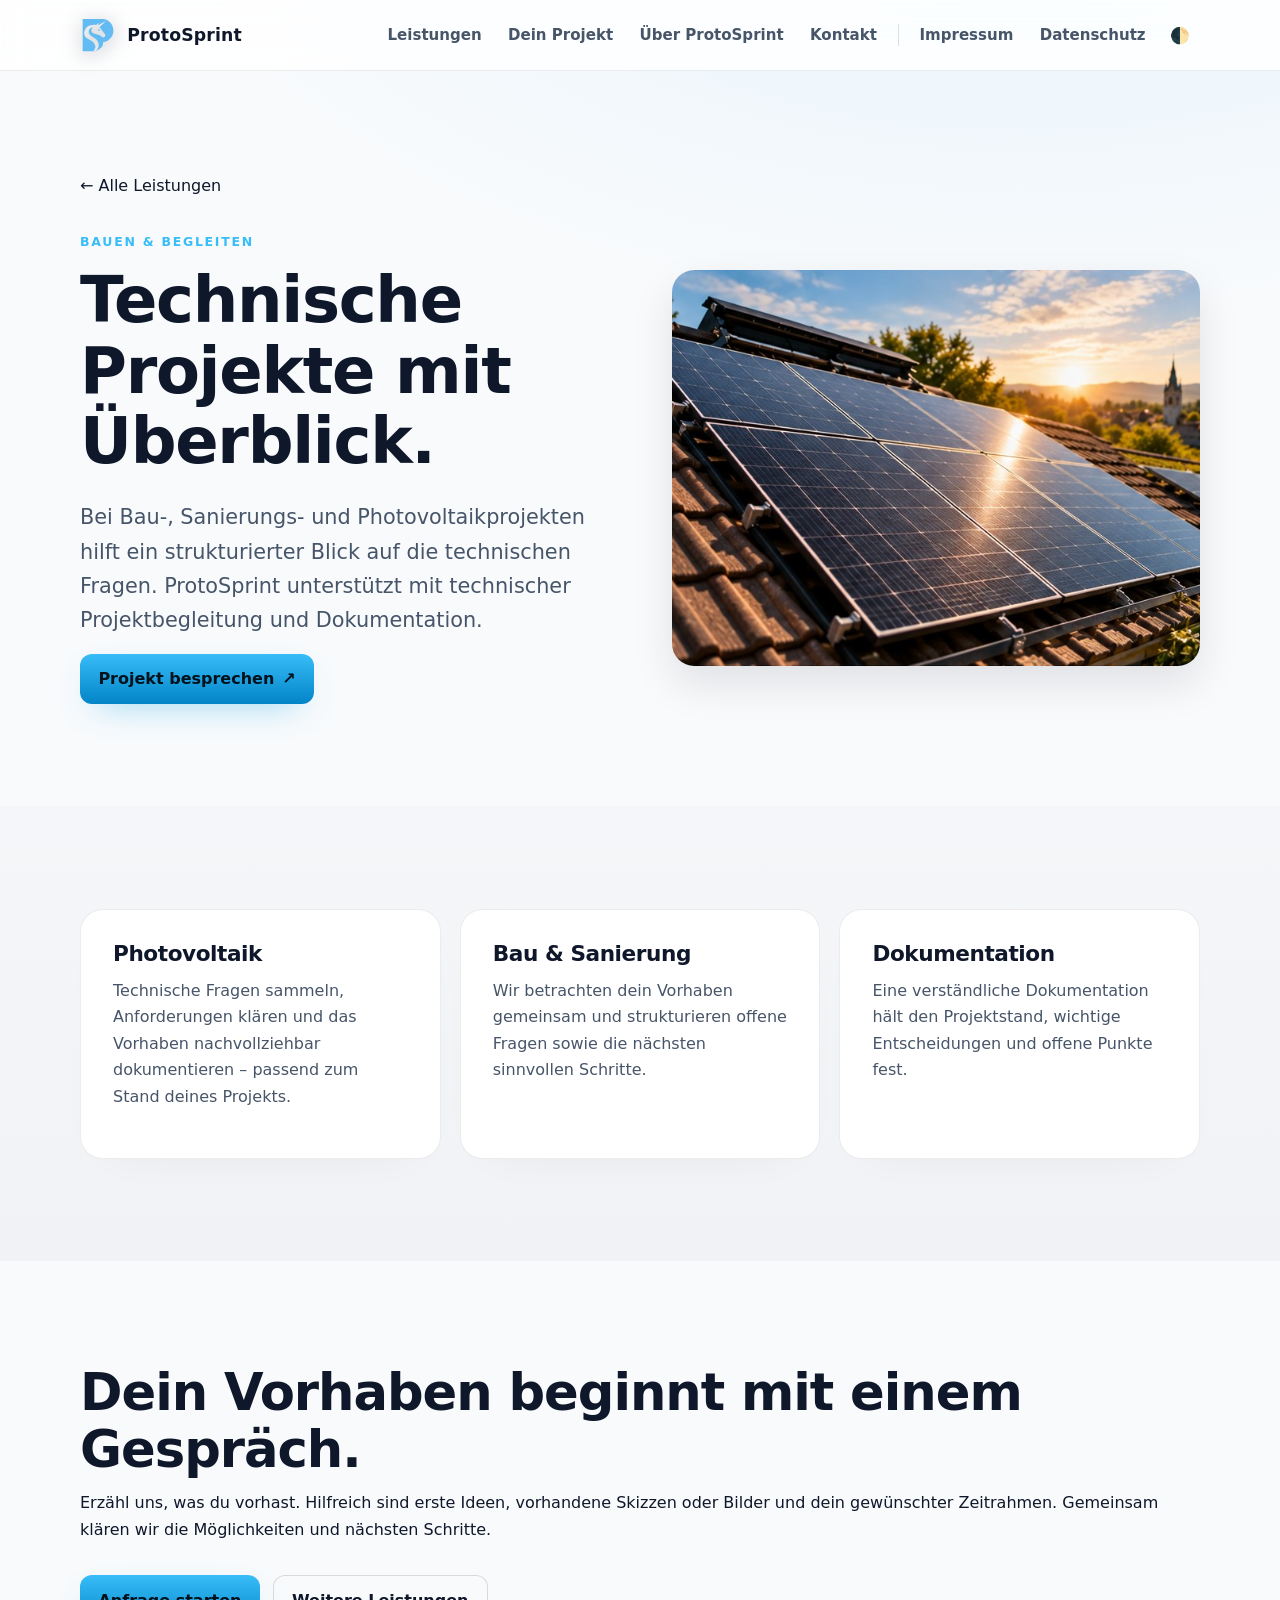
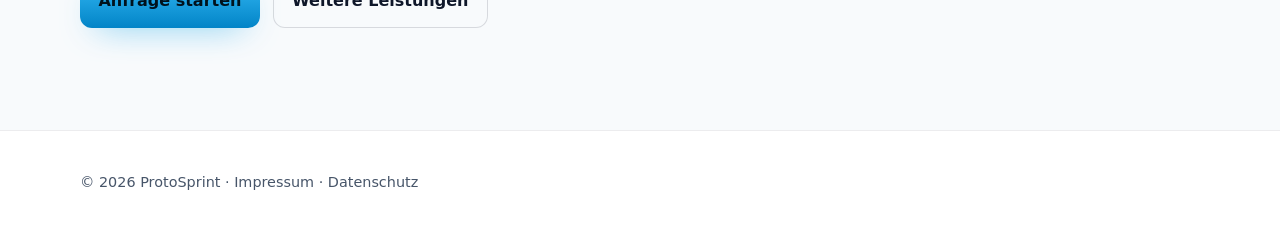
==== bauen-begleiten.html @ 9689c690 "Make service cards clickable and add detail pages" ====
<!doctype html>
<html lang="de">
<head>
  <meta charset="utf-8">
  <meta name="viewport" content="width=device-width, initial-scale=1">
  <title>Bauen &amp; Begleiten – ProtoSprint</title>
  <meta name="description" content="Bei Bau-, Sanierungs- und Photovoltaikprojekten hilft ein strukturierter Blick auf die technischen Fragen. ProtoSprint unterstützt mit technischer Projektbegleitung und Dokumentation.">
  <link rel="icon" href="assets/logo.svg" type="image/svg+xml">
  <link rel="stylesheet" href="assets/styles.css">
</head>
<body>
  <a class="skip-link" href="#main">Zum Inhalt springen</a>
  <!-- HEADER -->
  <header class="site-header" data-elevated="false">
    <div class="container header-inner">

      <a class="brand" href="index.html" aria-label="ProtoSprint Startseite">
        <img
          src="assets/logo.svg"
          alt="ProtoSprint Logo"
          width="36"
          height="36"
          decoding="async"
        >
        <span>ProtoSprint</span>
      </a>

      <button
        class="nav-toggle"
        aria-expanded="false"
        aria-controls="nav"
        aria-label="Menü umschalten"
      >
        <span class="bars" aria-hidden="true"></span>
      </button>

      <nav id="nav" class="nav" aria-label="Hauptnavigation">
        <ul>
          <li><a href="index.html#leistungen">Leistungen</a></li>
          <li><a href="index.html#problem">Dein Projekt</a></li>
          <!--<li><a href="index.html#workshops">Workshops</a></li>-->
          <li><a href="index.html#ueber">Über ProtoSprint</a></li>
          <li><a href="index.html#kontakt">Kontakt</a></li>

          <li class="divider" aria-hidden="true"></li>

          <li><a href="impressum.html">Impressum</a></li>
          <li><a href="datenschutz.html">Datenschutz</a></li>

          <li>
            <button
              class="mode-toggle"
              id="mode-toggle"
              aria-pressed="false"
              title="Hell/Dunkel umschalten"
            >
              🌓
            </button>
          </li>
        </ul>
      </nav>

    </div>
  </header>



  <main id="main">
    <section class="section service-detail-hero">
      <div class="container">
        <a class="service-back" href="index.html#leistungen">← Alle Leistungen</a>
        <div class="service-detail-grid">
          <div>
            <p class="eyebrow">Bauen &amp; Begleiten</p>
            <h1>Technische Projekte mit Überblick.</h1>
            <p class="lead">Bei Bau-, Sanierungs- und Photovoltaikprojekten hilft ein strukturierter Blick auf die technischen Fragen. ProtoSprint unterstützt mit technischer Projektbegleitung und Dokumentation.</p>
            <a class="btn primary" href="index.html#kontakt">Projekt besprechen <span aria-hidden="true">↗</span></a>
          </div>
          <img class="service-detail-image" src="assets/projekt-photovoltaik.jpg" alt="Projektbeispiel: Bauen &amp; Begleiten" width="900" height="675">
        </div>
      </div>
    </section>
    <!-- Leistungsdetails: Hier können weitere Texte, Bilder und Projektbeispiele ergänzt werden. -->
    <section class="section alt" aria-label="Leistungsdetails">
      <div class="container cards service-detail-cards">
        <article class="card"><h2>Photovoltaik</h2><p>Technische Fragen sammeln, Anforderungen klären und das Vorhaben nachvollziehbar dokumentieren – passend zum Stand deines Projekts.</p></article>
        <article class="card"><h2>Bau &amp; Sanierung</h2><p>Wir betrachten dein Vorhaben gemeinsam und strukturieren offene Fragen sowie die nächsten sinnvollen Schritte.</p></article>
        <article class="card"><h2>Dokumentation</h2><p>Eine verständliche Dokumentation hält den Projektstand, wichtige Entscheidungen und offene Punkte fest.</p></article>
      </div>
    </section>
    <section class="section">
      <div class="container">
        <h2>Dein Vorhaben beginnt mit einem Gespräch.</h2>
        <p>Erzähl uns, was du vorhast. Hilfreich sind erste Ideen, vorhandene Skizzen oder Bilder und dein gewünschter Zeitrahmen. Gemeinsam klären wir die Möglichkeiten und nächsten Schritte.</p>
        <div class="actions">
          <a class="btn primary" href="index.html#kontakt">Anfrage starten</a>
          <a class="btn ghost" href="index.html#leistungen">Weitere Leistungen</a>
        </div>
      </div>
    </section>
  </main>
  <!-- FOOTER -->
  <footer class="site-footer">

    <div class="container">

      <p>
        © <span id="year"></span> ProtoSprint ·
        <a href="impressum.html">Impressum</a> ·
        <a href="datenschutz.html">Datenschutz</a>
      </p>

    </div>

  </footer>


  <script src="assets/script.js" defer></script>

</body>
</html>
---- assets/styles.css ----
/* =========================================================
   ProtoSprint
   Hauptstylesheet
   ========================================================= */


/* ---------- FARBEN & GRUNDWERTE ---------- */

:root {
  --bg: #0b1020;
  --bg-2: #0f152b;
  --bg-3: #111832;

  --text: #f1f5f9;
  --muted: #b8bfd6;

  --card: #111832;
  --card-hover: #151e3d;

  --accent-300: #7dd3fc;
  --accent-400: #38bdf8;
  --accent-500: #0ea5e9;
  --accent-600: #0284c7;

  --border: rgba(255, 255, 255, 0.08);
  --border-strong: rgba(255, 255, 255, 0.15);

  --ring: rgba(56, 189, 248, 0.45);
  --shadow: rgba(2, 8, 23, 0.65);

  --radius-sm: 0.65rem;
  --radius: 1rem;
  --radius-lg: 1.4rem;

  --max-width: 1120px;
}


/* ---------- LIGHT MODE ---------- */

@media (prefers-color-scheme: light) {
  :root {
    --bg: #f8fafc;
    --bg-2: #ffffff;
    --bg-3: #f1f5f9;

    --text: #0f172a;
    --muted: #475569;

    --card: #ffffff;
    --card-hover: #f8fafc;

    --border: rgba(15, 23, 42, 0.08);
    --border-strong: rgba(15, 23, 42, 0.14);

    --shadow: rgba(2, 8, 23, 0.1);
  }
}


/* ---------- RESET ---------- */

*,
*::before,
*::after {
  box-sizing: border-box;
}

html {
  scroll-behavior: smooth;
}

html,
body {
  min-height: 100%;
}

body {
  margin: 0;

  font-family:
    system-ui,
    -apple-system,
    BlinkMacSystemFont,
    "Segoe UI",
    Roboto,
    Ubuntu,
    Cantarell,
    "Noto Sans",
    Helvetica,
    Arial,
    sans-serif;

  font-size: 16px;
  line-height: 1.65;

  color: var(--text);

  background:
    radial-gradient(
      900px 500px at 80% -10%,
      rgba(56, 189, 248, 0.1),
      transparent
    ),
    var(--bg);

  -webkit-font-smoothing: antialiased;
  -moz-osx-font-smoothing: grayscale;
}


/* ---------- TYPOGRAFIE ---------- */

h1,
h2,
h3 {
  margin: 0 0 0.75rem;
  line-height: 1.12;
  letter-spacing: -0.02em;
}

h1 {
  font-size: clamp(2.7rem, 7vw, 5.4rem);
  max-width: 900px;
}

h2 {
  font-size: clamp(2rem, 4vw, 3.25rem);
}

h3 {
  font-size: 1.25rem;
}

p {
  margin: 0 0 1rem;
}

strong {
  font-weight: 700;
}

a {
  color: inherit;
  text-decoration: none;
}

img {
  display: block;
  max-width: 100%;
}


/* ---------- LAYOUT ---------- */

.container {
  width: min(var(--max-width), 92%);
  margin-inline: auto;
}

.section {
  padding: clamp(4rem, 8vw, 7rem) 0;
}

.section.alt {
  background:
    linear-gradient(
      180deg,
      rgba(255, 255, 255, 0.025),
      rgba(255, 255, 255, 0.055)
    );
}

.section-intro {
  max-width: 760px;
  margin-bottom: 2.5rem;
}

.section-intro > p:not(.eyebrow) {
  color: var(--muted);
  font-size: 1.08rem;
}


/* ---------- KLEINE ÜBERSCHRIFT ---------- */

.eyebrow {
  margin-bottom: 0.8rem;

  color: var(--accent-400);

  font-size: 0.78rem;
  font-weight: 800;
  letter-spacing: 0.14em;

  text-transform: uppercase;
}


/* ---------- SKIP LINK ---------- */

.skip-link {
  position: absolute;
  left: -9999px;
}

.skip-link:focus {
  left: 1rem;
  top: 1rem;

  z-index: 1000;

  padding: 0.6rem 0.9rem;

  color: #001222;
  background: var(--accent-400);

  border-radius: var(--radius-sm);
}


/* =========================================================
   HEADER
   ========================================================= */

.site-header {
  position: sticky;
  top: 0;
  z-index: 50;

  background: rgba(10, 14, 28, 0.78);

  backdrop-filter: saturate(140%) blur(14px);
  -webkit-backdrop-filter: saturate(140%) blur(14px);

  border-bottom: 1px solid var(--border);

  transition:
    box-shadow 0.2s ease,
    background 0.2s ease;
}

.site-header[data-elevated="true"] {
  box-shadow: 0 12px 35px -20px var(--shadow);
}

.header-inner {
  display: flex;
  align-items: center;
  justify-content: space-between;

  gap: 1rem;

  min-height: 70px;
}

.brand {
  display: flex;
  align-items: center;

  gap: 0.7rem;

  font-size: 1.08rem;
  font-weight: 750;

  letter-spacing: 0.01em;
}

.brand img {
  filter: drop-shadow(0 3px 10px rgba(2, 8, 23, 0.25));
}


/* ---------- NAVIGATION ---------- */

.nav ul {
  display: flex;
  align-items: center;

  gap: 0.25rem;

  margin: 0;
  padding: 0;

  list-style: none;
}

.nav a {
  display: block;

  padding: 0.5rem 0.7rem;

  color: var(--muted);

  font-size: 0.94rem;
  font-weight: 600;

  border-radius: 0.55rem;

  transition:
    color 0.15s ease,
    background 0.15s ease;
}

.nav a:hover {
  color: var(--text);
  background: rgba(255, 255, 255, 0.05);
}

.nav .divider {
  width: 1px;
  height: 22px;

  margin-inline: 0.35rem;

  background: var(--border-strong);
}

.mode-toggle {
  padding: 0.45rem 0.6rem;

  color: inherit;
  background: transparent;

  border: 0;

  font-size: 1rem;

  cursor: pointer;
}


/* ---------- MOBILE MENU BUTTON ---------- */

.nav-toggle {
  display: none;

  padding: 0.6rem;

  color: inherit;
  background: transparent;

  border: 1px solid var(--border-strong);
  border-radius: 0.65rem;

  cursor: pointer;
}

.nav-toggle .bars {
  position: relative;

  display: block;

  width: 23px;
  height: 2px;

  background: currentColor;
}

.nav-toggle .bars::before,
.nav-toggle .bars::after {
  content: "";

  position: absolute;
  left: 0;

  width: 23px;
  height: 2px;

  background: currentColor;
}

.nav-toggle .bars::before {
  top: -7px;
}

.nav-toggle .bars::after {
  top: 7px;
}


/* =========================================================
   HERO
   ========================================================= */

.hero {
  position: relative;

  overflow: hidden;

  padding: clamp(5rem, 12vw, 9rem) 0;
}

.hero::after {
  content: "";

  position: absolute;

  width: 520px;
  height: 520px;

  top: 5%;
  right: -220px;

  background: var(--accent-500);

  opacity: 0.09;

  filter: blur(100px);

  border-radius: 50%;

  pointer-events: none;
}

.hero-inner {
  position: relative;
  z-index: 1;

  max-width: 900px;
}

.hero h1 {
  margin-bottom: 1.5rem;
}

.accent {
  color: var(--accent-400);
}

.lead {
  max-width: 720px;

  color: var(--muted);

  font-size: clamp(1.1rem, 2vw, 1.3rem);
}


/* ---------- BUTTONS ---------- */

.actions {
  display: flex;
  flex-wrap: wrap;

  gap: 0.8rem;

  margin-top: 2rem;
}

.btn {
  display: inline-flex;
  align-items: center;
  justify-content: center;

  gap: 0.5rem;

  min-height: 46px;

  padding: 0.75rem 1.15rem;

  color: var(--text);

  border: 1px solid var(--border-strong);
  border-radius: 0.75rem;

  font-weight: 700;

  cursor: pointer;

  transition:
    transform 0.15s ease,
    box-shadow 0.15s ease,
    background 0.15s ease;
}

.btn:hover {
  transform: translateY(-1px);
}

.btn.primary {
  color: #00121d;

  background:
    linear-gradient(
      180deg,
      var(--accent-400),
      var(--accent-600)
    );

  border: none;

  box-shadow:
    0 12px 35px -18px rgba(14, 165, 233, 0.8);
}

.btn.primary:hover {
  box-shadow:
    0 16px 40px -18px rgba(14, 165, 233, 0.95);
}

.btn.ghost {
  background: rgba(255, 255, 255, 0.025);
}


/* =========================================================
   LEISTUNGEN
   ========================================================= */

.feature-grid {
  display: grid;

  grid-template-columns: repeat(2, 1fr);

  gap: 1.2rem;

  margin: 0;
  padding: 0;

  list-style: none;
}

.feature-grid > li {
  padding: clamp(1.4rem, 3vw, 2rem);

  background: var(--card);

  border: 1px solid var(--border);
  border-radius: var(--radius-lg);

  box-shadow:
    0 18px 45px -35px var(--shadow);

  transition:
    transform 0.2s ease,
    border-color 0.2s ease,
    background 0.2s ease;
}

.feature-grid > li:hover {
  transform: translateY(-3px);

  background: var(--card-hover);

  border-color: rgba(56, 189, 248, 0.25);
}

.feature-grid .icon,
.card .icon {
  margin-bottom: 0.8rem;

  font-size: 1.7rem;
}

.feature-grid > li > p {
  color: var(--muted);
}


/* ---------- SERVICE LIST ---------- */

.service-list {
  display: flex;
  flex-wrap: wrap;

  gap: 0.5rem;

  margin: 1.3rem 0 0;
  padding: 0;

  list-style: none;
}

.service-list li {
  padding: 0.32rem 0.65rem;

  color: var(--muted);

  background: rgba(56, 189, 248, 0.07);

  border: 1px solid rgba(56, 189, 248, 0.12);
  border-radius: 999px;

  font-size: 0.82rem;
}


/* =========================================================
   PROBLEM / KERNANGEBOT
   ========================================================= */

.problem-section {
  position: relative;
}

.problem-box {
  position: relative;

  overflow: hidden;

  max-width: 900px;

  padding: clamp(2rem, 6vw, 4rem);

  background:
    linear-gradient(
      135deg,
      rgba(56, 189, 248, 0.12),
      rgba(17, 24, 50, 0.6)
    );

  border: 1px solid rgba(56, 189, 248, 0.2);
  border-radius: 1.6rem;

  box-shadow:
    0 30px 80px -55px var(--shadow);
}

.problem-box::after {
  content: "?";

  position: absolute;

  right: 3%;
  bottom: -18%;

  color: rgba(56, 189, 248, 0.055);

  font-size: clamp(12rem, 30vw, 25rem);
  font-weight: 900;

  line-height: 1;

  pointer-events: none;
}

.problem-box > * {
  position: relative;
  z-index: 1;
}

.problem-box h2 {
  max-width: 720px;
}

.problem-box > p:not(.eyebrow) {
  max-width: 720px;
}

.problem-lead {
  margin: 1.2rem 0 1.5rem;

  color: var(--accent-300);

  font-size: 1.3rem;
  font-weight: 700;
}

.problem-methods {
  margin-top: 1.7rem !important;

  color: var(--muted);

  font-size: 0.95rem;
  font-weight: 650;
}


/* =========================================================
   CARDS
   ========================================================= */

.cards {
  display: grid;

  grid-template-columns: repeat(3, 1fr);

  gap: 1.2rem;
}

.card {
  display: flex;
  flex-direction: column;

  min-height: 100%;

  padding: clamp(1.4rem, 3vw, 2rem);

  background: var(--card);

  border: 1px solid var(--border);
  border-radius: var(--radius-lg);

  box-shadow:
    0 18px 45px -35px var(--shadow);

  transition:
    transform 0.2s ease,
    border-color 0.2s ease,
    background 0.2s ease;
}

.card:hover {
  transform: translateY(-3px);

  background: var(--card-hover);

  border-color: rgba(56, 189, 248, 0.25);
}

.card p {
  color: var(--muted);
}


/* =========================================================
   WORKSHOPS
   ========================================================= */

.workshop-grid .card {
  min-height: 280px;
}


/* =========================================================
   HONIG / GESCHENKE
   ========================================================= */

.gift-box {
  position: relative;

  overflow: hidden;

  padding: clamp(2rem, 6vw, 4rem);

  background:
    linear-gradient(
      135deg,
      rgba(245, 158, 11, 0.1),
      rgba(56, 189, 248, 0.06)
    );

  border: 1px solid rgba(245, 158, 11, 0.18);
  border-radius: 1.6rem;
}

.gift-box::after {
  content: "🍯";

  position: absolute;

  right: clamp(1rem, 6vw, 5rem);
  top: 50%;

  transform: translateY(-50%);

  font-size: clamp(5rem, 14vw, 10rem);

  opacity: 0.18;

  pointer-events: none;
}

.gift-content {
  position: relative;
  z-index: 1;

  max-width: 680px;
}

.tags {
  display: flex;
  flex-wrap: wrap;

  gap: 0.55rem;

  margin-top: 1.5rem;
}

.tags span {
  padding: 0.4rem 0.7rem;

  background: rgba(245, 158, 11, 0.08);

  border: 1px solid rgba(245, 158, 11, 0.2);
  border-radius: 999px;

  font-size: 0.85rem;
  font-weight: 650;
}


/* =========================================================
   KONTAKT
   ========================================================= */

.contact {
  display: grid;

  grid-template-columns: repeat(2, 1fr);

  gap: 1.1rem;

  max-width: 850px;

  margin-top: 2rem;
}

.field {
  display: flex;
  flex-direction: column;

  gap: 0.4rem;
}

.field:not(.half) {
  grid-column: 1 / -1;
}

.field.half {
  grid-column: span 1;
}

.field.chk {
  grid-column: 1 / -1;

  flex-direction: row;
  align-items: flex-start;

  gap: 0.7rem;
}

.field label {
  font-size: 0.92rem;
  font-weight: 650;
}

.field.chk label {
  color: var(--muted);

  font-size: 0.88rem;
  font-weight: 400;
}

input,
textarea {
  width: 100%;

  padding: 0.8rem 0.9rem;

  color: inherit;

  background: rgba(255, 255, 255, 0.025);

  border: 1px solid var(--border-strong);
  border-radius: 0.7rem;

  font: inherit;

  outline: none;

  transition:
    box-shadow 0.15s ease,
    border-color 0.15s ease,
    background 0.15s ease;
}

textarea {
  resize: vertical;
}

input:focus,
textarea:focus {
  background: rgba(56, 189, 248, 0.025);

  border-color: transparent;

  box-shadow: 0 0 0 0.2rem var(--ring);
}

input::placeholder,
textarea::placeholder {
  color: var(--muted);
  opacity: 0.65;
}

input[type="checkbox"] {
  width: auto;

  margin-top: 0.3rem;
}

.error {
  min-height: 1.2em;

  color: #fca5a5;

  font-size: 0.85rem;
}

.form-status {
  grid-column: 1 / -1;

  min-height: 1.4em;

  margin: 0.3rem 0 0;
}


/* =========================================================
   FOOTER
   ========================================================= */

.site-footer {
  padding: 2.5rem 0;

  color: var(--muted);

  background: var(--bg-2);

  border-top: 1px solid var(--border);

  font-size: 0.9rem;
}

.site-footer p {
  margin: 0;
}

.site-footer a:hover {
  color: var(--accent-400);
}


/* =========================================================
   TABLET
   ========================================================= */

@media (max-width: 900px) {

  .feature-grid {
    grid-template-columns: 1fr 1fr;
  }

  .cards {
    grid-template-columns: 1fr;
  }


  /* Mobile Navigation */

  .nav-toggle {
    display: inline-block;
  }

  .nav {
    position: fixed;

    top: 70px;
    left: 0;
    right: 0;

    max-height: calc(100vh - 70px);

    overflow-y: auto;

    background: var(--bg-2);

    border-bottom: 1px solid var(--border);

    box-shadow:
      0 20px 40px -25px var(--shadow);

    transform: translateY(-20px);

    opacity: 0;
    pointer-events: none;

    transition:
      transform 0.2s ease,
      opacity 0.2s ease;
  }

  .nav.open {
    transform: translateY(0);

    opacity: 1;
    pointer-events: auto;
  }

  .nav ul {
    display: flex;
    flex-direction: column;
    align-items: stretch;

    gap: 0.2rem;

    width: min(92%, var(--max-width));

    margin-inline: auto;
    padding: 1rem 0 1.5rem;
  }

  .nav a {
    padding: 0.75rem 0.8rem;
  }

  .nav .divider {
    display: none;
  }

  .mode-toggle {
    width: 100%;

    padding: 0.75rem 0.8rem;

    text-align: left;
  }
}


/* =========================================================
   SMARTPHONE
   ========================================================= */

@media (max-width: 650px) {

  body {
    font-size: 15.5px;
  }

  .container {
    width: min(92%, var(--max-width));
  }

  .section {
    padding: 4rem 0;
  }

  .hero {
    padding: 4.5rem 0 5rem;
  }

  .hero h1 {
    font-size: clamp(2.65rem, 13vw, 4rem);
  }

  .lead {
    font-size: 1.05rem;
  }

  .actions {
    flex-direction: column;

    align-items: stretch;
  }

  .actions .btn {
    width: 100%;
  }


  /* Leistungen */

  .feature-grid {
    grid-template-columns: 1fr;
  }

  .feature-grid > li {
    padding: 1.4rem;
  }


  /* Problem */

  .problem-box {
    padding: 1.6rem;

    border-radius: 1.2rem;
  }

  .problem-methods {
    line-height: 1.9;
  }


  /* Karten */

  .card {
    padding: 1.4rem;
  }

  .workshop-grid .card {
    min-height: auto;
  }


  /* Geschenk */

  .gift-box {
    padding: 1.6rem;

    border-radius: 1.2rem;
  }

  .gift-box::after {
    top: auto;
    right: 0.5rem;
    bottom: 0;

    transform: none;

    font-size: 7rem;

    opacity: 0.08;
  }


  /* Kontakt */

  .contact {
    grid-template-columns: 1fr;
  }

  .field.half {
    grid-column: 1 / -1;
  }

  .contact .btn {
    width: 100%;
  }
}


/* =========================================================
   SEHR KLEINE DISPLAYS
   ========================================================= */

@media (max-width: 380px) {

  .hero h1 {
    font-size: 2.45rem;
  }

  .brand span {
    font-size: 1rem;
  }
}


/* =========================================================
   MANUELLER LIGHT MODE
   ========================================================= */

:root[data-theme="light"] {
  --bg: #f8fafc;
  --bg-2: #ffffff;
  --bg-3: #f1f5f9;

  --text: #0f172a;
  --muted: #475569;

  --card: #ffffff;
  --card-hover: #f8fafc;

  --border: rgba(15, 23, 42, 0.08);
  --border-strong: rgba(15, 23, 42, 0.14);

  --shadow: rgba(2, 8, 23, 0.1);
}

:root[data-theme="light"] .site-header {
  background: rgba(255, 255, 255, 0.82);
}

:root[data-theme="light"] .section.alt {
  background:
    linear-gradient(
      180deg,
      rgba(15, 23, 42, 0.015),
      rgba(15, 23, 42, 0.035)
    );
}


/* =========================================================
   MANUELLER DARK MODE
   ========================================================= */

:root[data-theme="dark"] {
  --bg: #0b1020;
  --bg-2: #0f152b;
  --bg-3: #111832;

  --text: #f1f5f9;
  --muted: #b8bfd6;

  --card: #111832;
  --card-hover: #151e3d;

  --border: rgba(255, 255, 255, 0.08);
  --border-strong: rgba(255, 255, 255, 0.15);

  --shadow: rgba(2, 8, 23, 0.65);
}

/* Ergänzung*/

.project-grid {
  display: grid;
  grid-template-columns: repeat(3, minmax(0, 1fr));
  gap: 1.25rem;
  margin-top: 2rem;
}

.project-card {
  overflow: hidden;
  border-radius: 1rem;
  background: #111832;
  color: #ffffff;
  padding-bottom: 1rem;
}

.project-card img {
  display: block;
  width: 100%;
  aspect-ratio: 4 / 3;
  object-fit: cover;
}

.project-card h3 {
  margin: 1rem 1rem 0.3rem;
}

.project-card p {
  margin: 0 1rem;
  color: #b8bfd6;
}

@media (max-width: 900px) {
  .project-grid {
    grid-template-columns: repeat(2, minmax(0, 1fr));
  }
}

@media (max-width: 600px) {
  .project-grid {
    grid-template-columns: 1fr;
  }
}


/* NEU */

/* ProtoSprint: bebilderte Leistungskarten */

.service-project-grid {
  display: grid;
  grid-template-columns: repeat(2, minmax(0, 1fr));
  gap: 1.5rem;
  margin-top: 2rem;
}

.service-project-card {
  min-width: 0;
  overflow: hidden;
  border: 1px solid rgba(120, 140, 165, .22);
  border-radius: 1.15rem;
  background: var(--card, #ffffff);
  color: var(--text, #0f172a);
  box-shadow: 0 12px 32px rgba(15, 23, 42, .05);
}

.service-project-image,
.service-project-duo img {
  display: block;
  width: 100%;
  height: 230px;
  object-fit: cover;
}

.service-project-duo {
  display: grid;
  grid-template-columns: repeat(2, minmax(0, 1fr));
  gap: 4px;
}

.service-project-duo img {
  min-width: 0;
}

.service-project-content {
  padding: 1.4rem;
}

.service-project-content h3 {
  margin: 0 0 .7rem;
}

.service-project-content > p {
  margin-bottom: 1rem;
}

.service-project-content .service-list {
  display: flex;
  flex-wrap: wrap;
  gap: .45rem;
  list-style: none;
  margin: 1rem 0;
  padding: 0;
}

.service-project-content .service-list li {
  padding: .3rem .65rem;
  border: 1px solid rgba(120, 140, 165, .24);
  border-radius: 999px;
  font-size: .85rem;
}

.service-project-content .project-example {
  margin: 1rem 0 0;
  color: var(--muted, #475569);
  font-size: .9rem;
  font-weight: 600;
}

/* Smartphone */
@media (max-width: 700px) {
  .service-project-grid {
    grid-template-columns: 1fr;
  }

  .service-project-image,
  .service-project-duo img {
    height: 205px;
  }
}


/* =========================================================
   REDUZIERTE ANIMATIONEN
   ========================================================= */

@media (prefers-reduced-motion: reduce) {

  html {
    scroll-behavior: auto;
  }

  *,
  *::before,
  *::after {
    scroll-behavior: auto !important;

    transition-duration: 0.01ms !important;
    animation-duration: 0.01ms !important;
    animation-iteration-count: 1 !important;
  }
}

/* =========================================================
   PROTOSPRINT – CINEMATIC HERO
   Ganz am Ende von assets/styles.css einfügen.
   Wirkt bewusst nur auf .hero-cinematic.
   ========================================================= */
.hero.hero-cinematic {
  isolation: isolate;
  min-height: min(780px, 90svh);
  display: flex;
  align-items: center;
  padding: clamp(5rem, 10vw, 8rem) 0;
  color: #f5fbff;
  background: #050c17;
}
.hero.hero-cinematic::after { display: none; }
.hero-cinematic .hero-atmosphere {
  position: absolute;
  z-index: -1;
  inset: 0;
  pointer-events: none;
  background:
    radial-gradient(ellipse 36% 55% at 75% 48%, rgba(0, 194, 255, .28), transparent 80%),
    radial-gradient(ellipse 32% 38% at 95% 20%, rgba(0, 108, 255, .18), transparent 80%),
    radial-gradient(ellipse 36% 34% at 18% 90%, rgba(8, 86, 170, .13), transparent 80%),
    linear-gradient(120deg, #050b15 12%, #0a1729 54%, #040b15 100%);
}
.hero-cinematic .hero-atmosphere::before,
.hero-cinematic .hero-atmosphere::after {
  content: "";
  position: absolute;
  inset: 0;
  opacity: .45;
  background: radial-gradient(ellipse 30% 24% at 70% 35%, rgba(135, 217, 255, .22), transparent 85%);
  filter: blur(32px);
  animation: proto-mist 10s ease-in-out infinite alternate;
}
.hero-cinematic .hero-atmosphere::after {
  opacity: .3;
  transform: translateY(20%);
  animation-delay: -5s;
}
.hero-cinematic-inner {
  position: relative;
  z-index: 1;
  display: grid;
  grid-template-columns: minmax(0, 1.1fr) minmax(270px, .9fr);
  gap: clamp(1.5rem, 5vw, 5rem);
  align-items: center;
  max-width: 1200px;
}
.hero-cinematic .hero-copy { animation: proto-rise .85s ease-out both; }
.hero-cinematic .eyebrow { color: #49d5ff; }
.hero-cinematic h1 {
  max-width: 740px;
  font-size: clamp(3rem, 6vw, 5.6rem);
  line-height: 1.05;
  letter-spacing: -.055em;
  text-wrap: balance;
}
.hero-cinematic .accent {
  color: #35ceff;
  text-shadow: 0 0 35px rgba(0, 180, 255, .3);
}
.hero-cinematic .lead {
  max-width: 600px;
  color: #c5d9ea;
  font-size: clamp(1.06rem, 1.6vw, 1.25rem);
}
.hero-cinematic .btn.ghost {
  color: #f2f9ff;
  border-color: rgba(105, 203, 255, .45);
  background: rgba(8, 28, 48, .48);
}
.hero-cinematic .hero-emblem {
  position: relative;
  display: grid;
  place-items: center;
  min-height: 350px;
  aspect-ratio: 1;
  animation: proto-rise 1.1s .15s ease-out both;
}
.hero-cinematic .hero-emblem-halo {
  position: absolute;
  width: 80%;
  aspect-ratio: 1;
  border-radius: 50%;
  background: radial-gradient(circle, rgba(27, 198, 255, .36), rgba(0, 115, 255, .12) 48%, transparent 72%);
  filter: blur(30px);
  animation: proto-glow 5s ease-in-out infinite alternate;
}
.hero-cinematic .hero-emblem img {
  position: relative;
  width: min(100%, 440px);
  height: auto;
  max-height: 440px;
  object-fit: contain;
  filter: drop-shadow(0 0 18px rgba(24, 196, 255, .45)) drop-shadow(0 0 55px rgba(0, 132, 255, .22));
}
.hero-cinematic .hero-bottom-glow {
  position: absolute;
  bottom: 0;
  left: 0;
  right: 0;
  height: 100px;
  pointer-events: none;
  background: linear-gradient(to bottom, transparent, rgba(7, 27, 46, .6) 60%, var(--bg));
}
/* Der Hero bleibt auch bei aktivem Light Mode dunkel. */
:root[data-theme="light"] .hero-cinematic .lead { color: #c5d9ea; }
@keyframes proto-rise {
  from { opacity: 0; transform: translateY(22px); }
  to { opacity: 1; transform: translateY(0); }
}
@keyframes proto-glow {
  from { opacity: .65; transform: scale(.94); }
  to { opacity: 1; transform: scale(1.08); }
}
@keyframes proto-mist {
  from { transform: translate(-3%, 2%); }
  to { transform: translate(3%, -2%); }
}
@media (max-width: 850px) {
  .hero.hero-cinematic { min-height: auto; padding: 5rem 0 4rem; }
  .hero-cinematic-inner { grid-template-columns: 1fr; gap: .5rem; text-align: center; }
  .hero-cinematic .hero-copy { order: 1; }
  .hero-cinematic .hero-emblem { order: 0; min-height: 220px; max-width: 310px; margin: 0 auto; }
  .hero-cinematic .lead { margin-inline: auto; }
  .hero-cinematic .actions { justify-content: center; }
}
@media (max-width: 650px) {
  .hero.hero-cinematic { padding: 2.4rem 0 4rem; }
  .hero-cinematic .hero-emblem { max-width: 225px; min-height: 205px; }
  .hero-cinematic h1 { font-size: clamp(2.5rem, 11vw, 4rem); }
  .hero-cinematic .eyebrow { font-size: .68rem; }
}
@media (prefers-reduced-motion: reduce) {
  .hero-cinematic .hero-copy,
  .hero-cinematic .hero-emblem,
  .hero-cinematic .hero-emblem-halo,
  .hero-cinematic .hero-atmosphere::before,
  .hero-cinematic .hero-atmosphere::after { animation: none !important; }
}

/* Klickbare Leistungen und zugehörige Detailseiten */
.service-project-link {
  display: block;
  text-decoration: none;
  transition: transform .25s ease, box-shadow .25s ease, border-color .25s ease;
}
.service-project-link:visited { color: var(--text); }
.service-project-link .service-project-image,
.service-project-link .service-project-duo img {
  transition: filter .3s ease;
}
.service-project-link:hover,
.service-project-link:focus-visible {
  color: var(--text);
  text-decoration: none;
  border-color: var(--accent-400);
  box-shadow: 0 18px 42px var(--shadow), 0 0 0 1px var(--accent-400);
}
.service-project-link:focus-visible {
  outline: 3px solid var(--accent-400);
  outline-offset: 5px;
}
.service-project-cta {
  display: flex;
  align-items: center;
  justify-content: space-between;
  margin-top: 1.5rem;
  padding-top: 1rem;
  border-top: 1px solid var(--border-strong);
  font-weight: 700;
}
.service-project-cta > span {
  display: grid;
  place-items: center;
  width: 2.25rem;
  height: 2.25rem;
  border-radius: 50%;
  background: var(--bg-3);
  transition: transform .25s ease, background .25s ease, color .25s ease;
}
.service-project-link:hover .service-project-cta > span,
.service-project-link:focus-visible .service-project-cta > span {
  background: var(--accent-400);
  color: #0b1020;
}
@media (hover: hover) {
  .service-project-link:hover { transform: translateY(-6px); }
  .service-project-link:hover img { filter: brightness(1.08); }
  .service-project-link:hover .service-project-cta > span { transform: rotate(45deg); }
}
.service-back { display: inline-block; margin-bottom: 2rem; }
.service-detail-grid {
  display: grid;
  grid-template-columns: 1fr 1fr;
  gap: clamp(2rem, 5vw, 4rem);
  align-items: center;
}
.service-detail-grid h1 {
  font-size: clamp(2.2rem, 5vw, 4rem);
  line-height: 1.1;
  text-wrap: balance;
  margin: 0 0 1.5rem;
}
.service-detail-image {
  display: block;
  width: 100%;
  height: auto;
  aspect-ratio: 4 / 3;
  object-fit: cover;
  border-radius: var(--radius-lg);
  box-shadow: 0 18px 42px var(--shadow);
}
.service-detail-cards h2 { font-size: 1.35rem; }
@media (max-width: 700px) {
  .service-detail-grid { grid-template-columns: 1fr; }
}
@media (prefers-reduced-motion: reduce) {
  .service-project-link,
  .service-project-link img,
  .service-project-cta > span { transition: none; }
  .service-project-link:hover,
  .service-project-link:hover .service-project-cta > span { transform: none; }
}
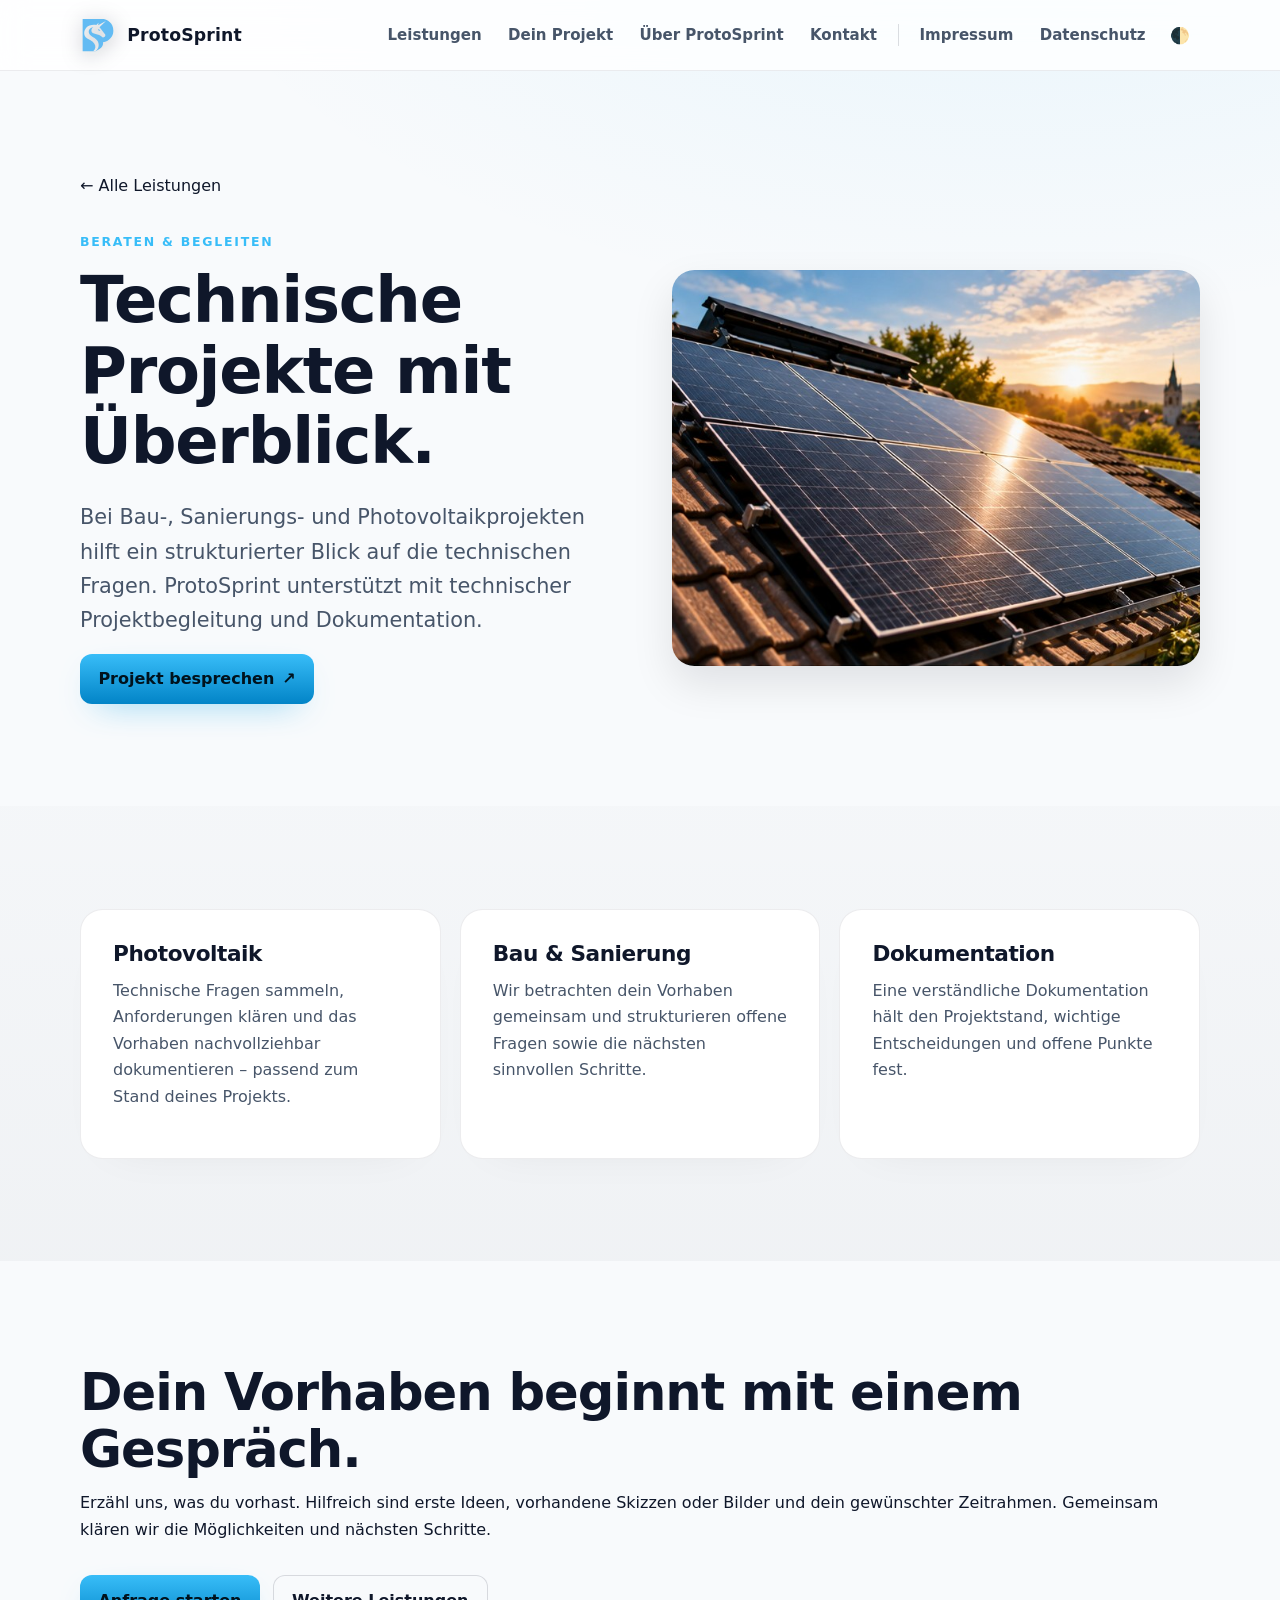
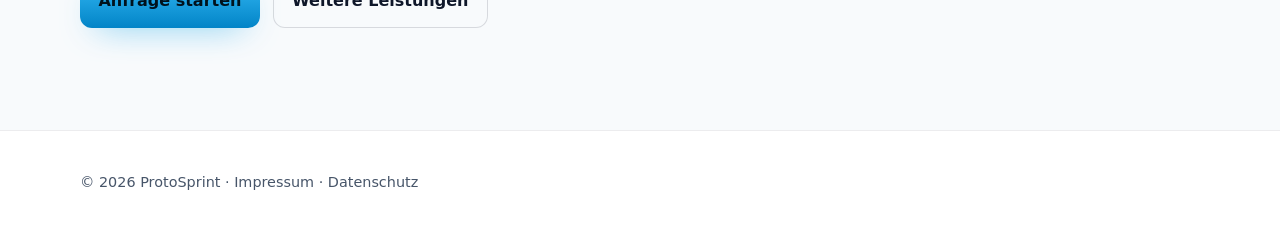
==== commit 72e16fbb: "Rename construction service to consulting and guidance" ====
--- a/bauen-begleiten.html
+++ b/bauen-begleiten.html
@@ -3,7 +3,7 @@
 <head>
   <meta charset="utf-8">
   <meta name="viewport" content="width=device-width, initial-scale=1">
-  <title>Bauen &amp; Begleiten – ProtoSprint</title>
+  <title>Beraten &amp; Begleiten – ProtoSprint</title>
   <meta name="description" content="Bei Bau-, Sanierungs- und Photovoltaikprojekten hilft ein strukturierter Blick auf die technischen Fragen. ProtoSprint unterstützt mit technischer Projektbegleitung und Dokumentation.">
   <link rel="icon" href="assets/logo.svg" type="image/svg+xml">
   <link rel="stylesheet" href="assets/styles.css">
@@ -71,12 +71,12 @@
         <a class="service-back" href="index.html#leistungen">← Alle Leistungen</a>
         <div class="service-detail-grid">
           <div>
-            <p class="eyebrow">Bauen &amp; Begleiten</p>
+            <p class="eyebrow">Beraten &amp; Begleiten</p>
             <h1>Technische Projekte mit Überblick.</h1>
             <p class="lead">Bei Bau-, Sanierungs- und Photovoltaikprojekten hilft ein strukturierter Blick auf die technischen Fragen. ProtoSprint unterstützt mit technischer Projektbegleitung und Dokumentation.</p>
             <a class="btn primary" href="index.html#kontakt">Projekt besprechen <span aria-hidden="true">↗</span></a>
           </div>
-          <img class="service-detail-image" src="assets/projekt-photovoltaik.jpg" alt="Projektbeispiel: Bauen &amp; Begleiten" width="900" height="675">
+          <img class="service-detail-image" src="assets/projekt-photovoltaik.jpg" alt="Projektbeispiel: Beraten &amp; Begleiten" width="900" height="675">
         </div>
       </div>
     </section>
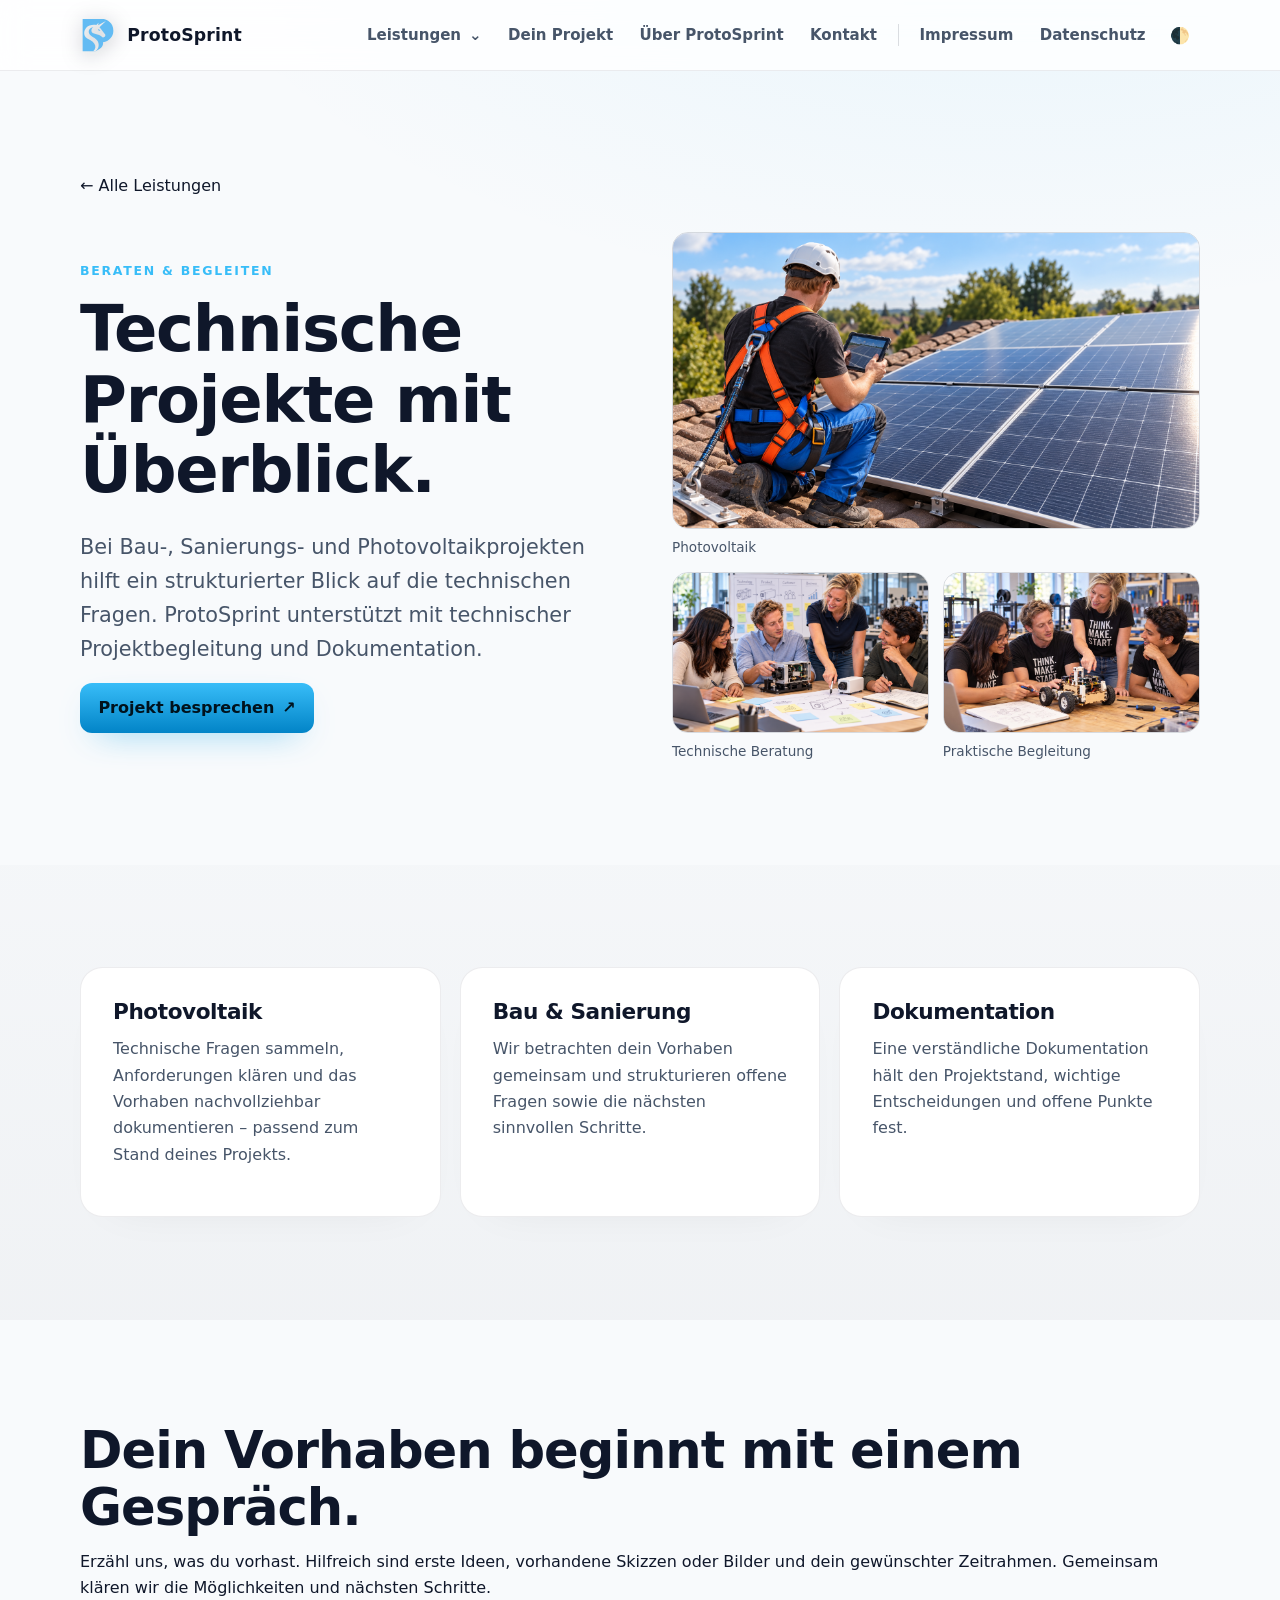
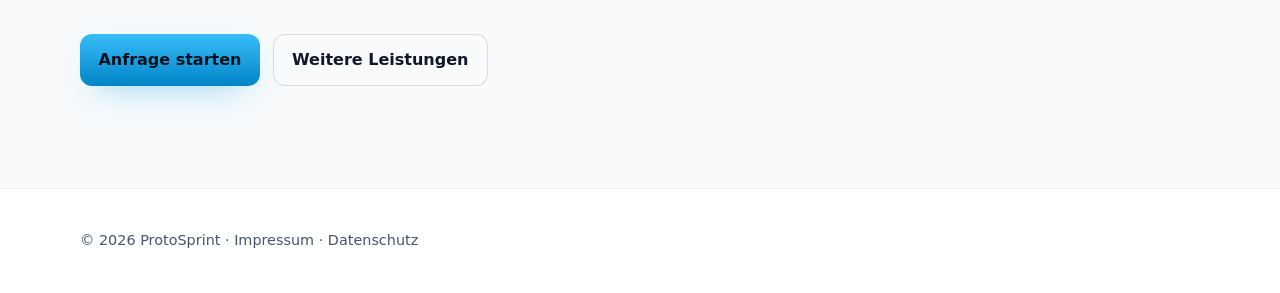
==== commit 590b12d6: "Add service navigation dropdown and three-image project galleries" ====
--- a/bauen-begleiten.html
+++ b/bauen-begleiten.html
@@ -36,7 +36,18 @@
 
       <nav id="nav" class="nav" aria-label="Hauptnavigation">
         <ul>
-          <li><a href="index.html#leistungen">Leistungen</a></li>
+          <li>
+            <details class="services-dropdown">
+              <summary>Leistungen <span aria-hidden="true">⌄</span></summary>
+              <ul class="services-submenu">
+                  <li><a href="index.html#leistungen">Alle Leistungen</a></li>
+                  <li><a href="entwickeln-fertigen.html">🛠️ Entwickeln &amp; Fertigen</a></li>
+                  <li><a href="bedrucken-verschenken.html">🎁 Bedrucken &amp; Verschenken</a></li>
+                  <li><a href="bauen-begleiten.html">🚀 Beraten &amp; Begleiten</a></li>
+                  <li><a href="lernen-entdecken.html">💡 Lernen &amp; Entdecken</a></li>
+              </ul>
+            </details>
+          </li>
           <li><a href="index.html#problem">Dein Projekt</a></li>
           <!--<li><a href="index.html#workshops">Workshops</a></li>-->
           <li><a href="index.html#ueber">Über ProtoSprint</a></li>
@@ -76,7 +87,11 @@
             <p class="lead">Bei Bau-, Sanierungs- und Photovoltaikprojekten hilft ein strukturierter Blick auf die technischen Fragen. ProtoSprint unterstützt mit technischer Projektbegleitung und Dokumentation.</p>
             <a class="btn primary" href="index.html#kontakt">Projekt besprechen <span aria-hidden="true">↗</span></a>
           </div>
-          <img class="service-detail-image" src="assets/projekt-photovoltaik.jpg" alt="Projektbeispiel: Beraten &amp; Begleiten" width="900" height="675">
+          <div class="service-project-gallery" role="group" aria-label="Drei Projektbeispiele">
+            <figure><img src="assets/projekt-photovoltaik.png" alt="Photovoltaikanlage auf einem Hausdach" decoding="async"><figcaption>Photovoltaik</figcaption></figure>
+            <figure><img src="assets/Beraten.png" alt="Gemeinsame Beratung und technische Projektplanung" decoding="async"><figcaption>Technische Beratung</figcaption></figure>
+            <figure><img src="assets/Hands-on-Coaching.jpg" alt="Gemeinsame technische Arbeit an einem Prototyp" decoding="async"><figcaption>Praktische Begleitung</figcaption></figure>
+          </div>
         </div>
       </div>
     </section>
--- a/assets/styles.css
+++ b/assets/styles.css
@@ -1585,3 +1585,74 @@
   .service-project-link:hover,
   .service-project-link:hover .service-project-cta > span { transform: none; }
 }
+
+/* Leistungsnavigation */
+.services-dropdown { position: relative; }
+.services-dropdown summary {
+  display: flex;
+  align-items: center;
+  gap: .5rem;
+  padding: .5rem .7rem;
+  border-radius: .55rem;
+  color: var(--muted);
+  font-size: .94rem;
+  font-weight: 600;
+  cursor: pointer;
+  list-style: none;
+}
+.services-dropdown summary::-webkit-details-marker { display: none; }
+.services-dropdown summary:hover,
+.services-dropdown[open] summary { background: var(--bg-3); color: var(--text); }
+.services-dropdown summary:focus-visible { outline: 2px solid var(--accent-400); outline-offset: 3px; }
+.services-dropdown summary span { transition: transform .2s; }
+.services-dropdown[open] summary span { transform: rotate(180deg); }
+.nav .services-submenu {
+  position: absolute;
+  top: calc(100% + .6rem);
+  left: 0;
+  z-index: 20;
+  display: flex;
+  flex-direction: column;
+  align-items: stretch;
+  gap: .25rem;
+  width: max-content;
+  max-width: calc(100vw - 2rem);
+  padding: .6rem;
+  background: var(--bg-2);
+  border: 1px solid var(--border-strong);
+  border-radius: var(--radius);
+  box-shadow: 0 16px 40px var(--shadow);
+}
+.services-dropdown:not([open]) > .services-submenu { display: none; }
+.nav .services-submenu a { white-space: normal; }
+
+/* Drei Projektbeispiele statt eines einzelnen Hero-Bildes */
+.service-project-gallery {
+  display: grid;
+  grid-template-columns: repeat(2, minmax(0, 1fr));
+  gap: .85rem;
+  min-width: 0;
+}
+.service-project-gallery figure { margin: 0; min-width: 0; }
+.service-project-gallery figure:first-child { grid-column: 1 / -1; }
+.service-project-gallery img {
+  display: block;
+  width: 100%;
+  aspect-ratio: 16 / 10;
+  object-fit: cover;
+  border-radius: var(--radius);
+  border: 1px solid var(--border-strong);
+}
+.service-project-gallery figure:first-child img { aspect-ratio: 16 / 9; }
+.service-project-gallery figcaption { margin-top: .45rem; color: var(--muted); font-size: .85rem; }
+@media (max-width: 900px) {
+  .nav .services-submenu {
+    position: static;
+    width: 100%;
+    max-width: none;
+    margin: .25rem 0;
+    padding: .25rem .5rem;
+    box-shadow: none;
+  }
+  .services-dropdown summary { padding: .75rem .8rem; justify-content: space-between; }
+}
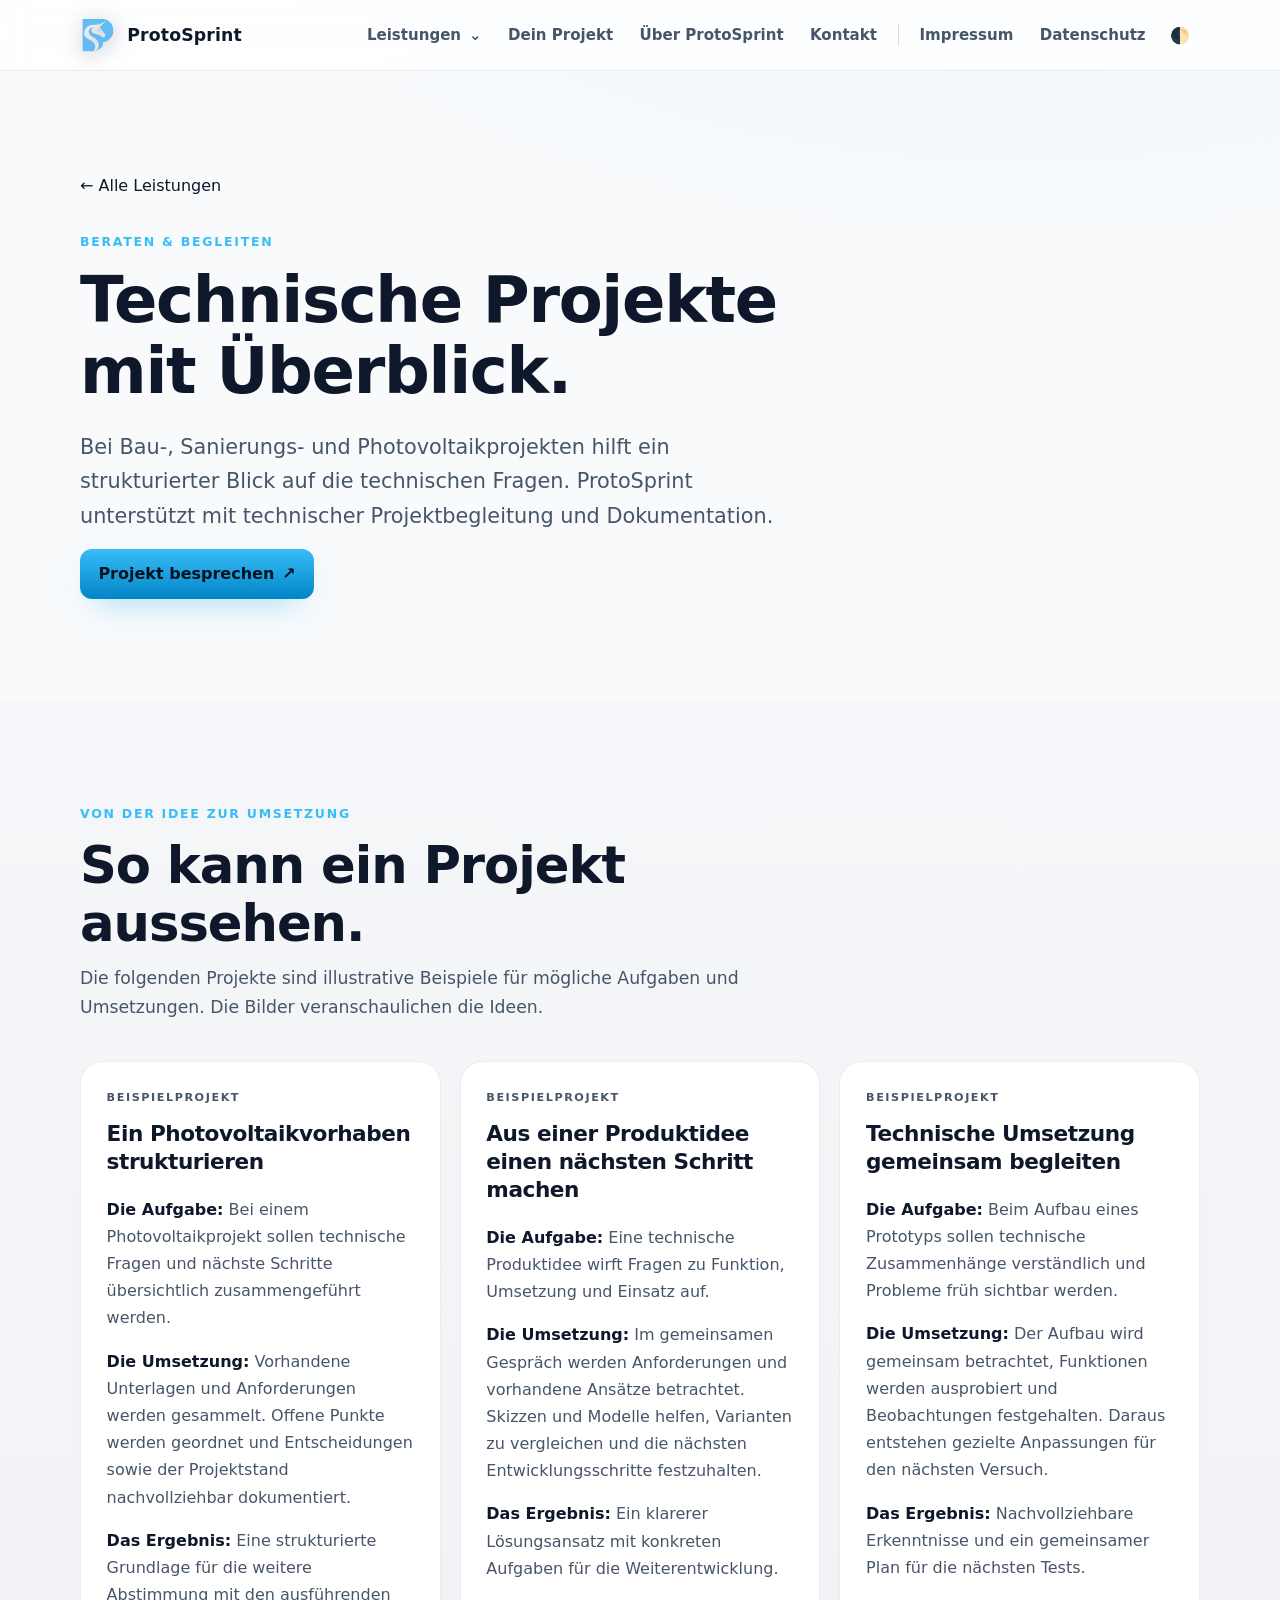
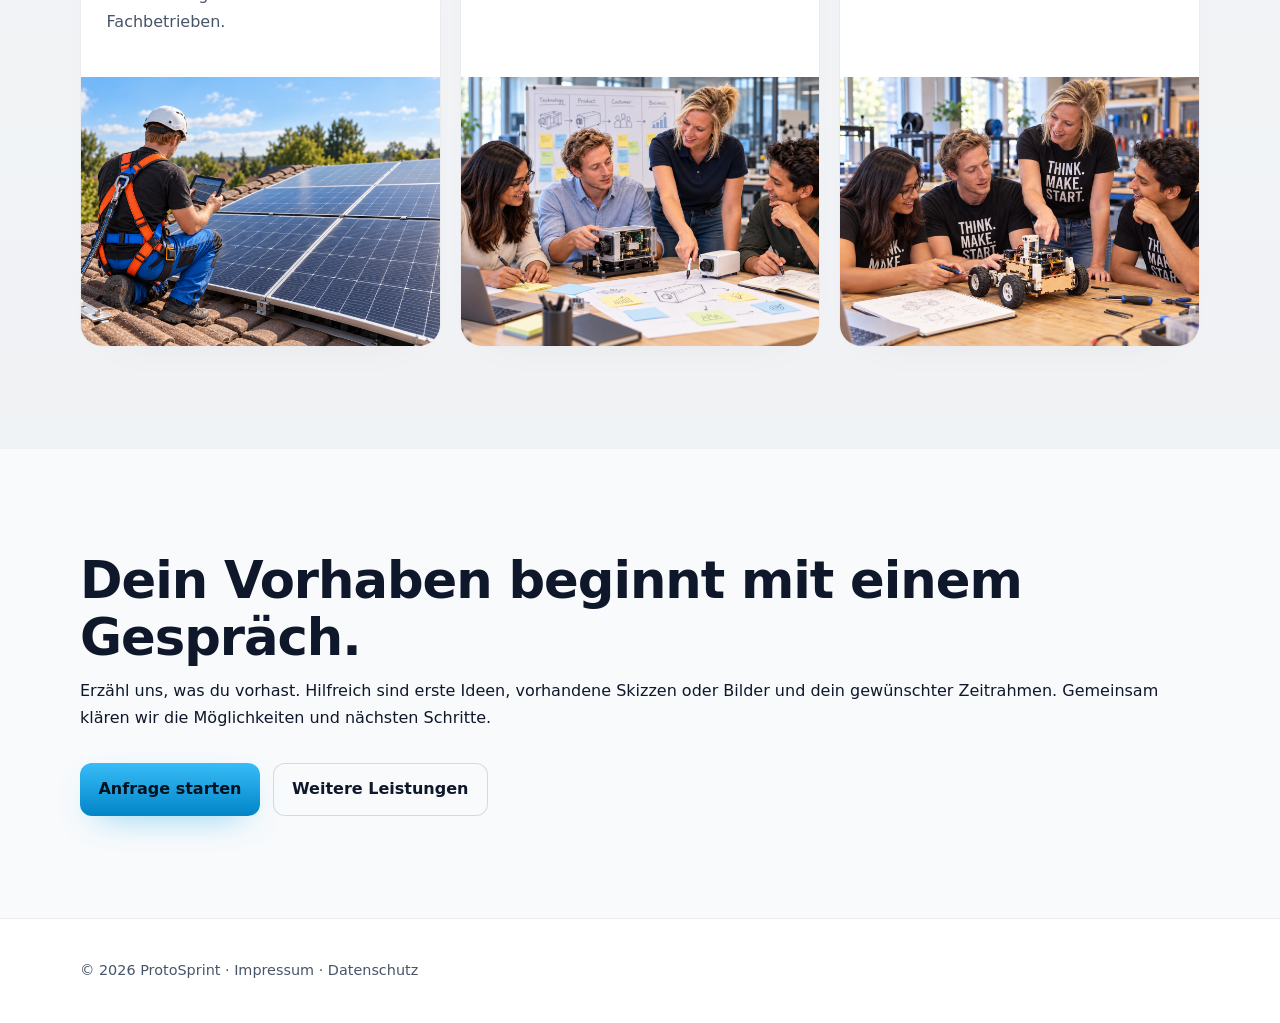
==== commit 4dd037c0: "Present individual example projects with descriptions and images in cards" ====
--- a/bauen-begleiten.html
+++ b/bauen-begleiten.html
@@ -80,27 +80,56 @@
     <section class="section service-detail-hero">
       <div class="container">
         <a class="service-back" href="index.html#leistungen">← Alle Leistungen</a>
-        <div class="service-detail-grid">
+        <div class="service-detail-intro">
           <div>
             <p class="eyebrow">Beraten &amp; Begleiten</p>
             <h1>Technische Projekte mit Überblick.</h1>
             <p class="lead">Bei Bau-, Sanierungs- und Photovoltaikprojekten hilft ein strukturierter Blick auf die technischen Fragen. ProtoSprint unterstützt mit technischer Projektbegleitung und Dokumentation.</p>
             <a class="btn primary" href="index.html#kontakt">Projekt besprechen <span aria-hidden="true">↗</span></a>
           </div>
-          <div class="service-project-gallery" role="group" aria-label="Drei Projektbeispiele">
-            <figure><img src="assets/projekt-photovoltaik.png" alt="Photovoltaikanlage auf einem Hausdach" decoding="async"><figcaption>Photovoltaik</figcaption></figure>
-            <figure><img src="assets/Beraten.png" alt="Gemeinsame Beratung und technische Projektplanung" decoding="async"><figcaption>Technische Beratung</figcaption></figure>
-            <figure><img src="assets/Hands-on-Coaching.jpg" alt="Gemeinsame technische Arbeit an einem Prototyp" decoding="async"><figcaption>Praktische Begleitung</figcaption></figure>
-          </div>
         </div>
       </div>
     </section>
-    <!-- Leistungsdetails: Hier können weitere Texte, Bilder und Projektbeispiele ergänzt werden. -->
-    <section class="section alt" aria-label="Leistungsdetails">
-      <div class="container cards service-detail-cards">
-        <article class="card"><h2>Photovoltaik</h2><p>Technische Fragen sammeln, Anforderungen klären und das Vorhaben nachvollziehbar dokumentieren – passend zum Stand deines Projekts.</p></article>
-        <article class="card"><h2>Bau &amp; Sanierung</h2><p>Wir betrachten dein Vorhaben gemeinsam und strukturieren offene Fragen sowie die nächsten sinnvollen Schritte.</p></article>
-        <article class="card"><h2>Dokumentation</h2><p>Eine verständliche Dokumentation hält den Projektstand, wichtige Entscheidungen und offene Punkte fest.</p></article>
+    <!-- Beispielprojekte: Texte und Bilder können hier je Kachel ausgetauscht werden. -->
+    <section class="section alt" aria-labelledby="project-examples-title">
+      <div class="container">
+        <div class="section-intro">
+          <p class="eyebrow">Von der Idee zur Umsetzung</p>
+          <h2 id="project-examples-title">So kann ein Projekt aussehen.</h2>
+          <p>Die folgenden Projekte sind illustrative Beispiele für mögliche Aufgaben und Umsetzungen. Die Bilder veranschaulichen die Ideen.</p>
+        </div>
+        <div class="cards service-detail-cards">
+        <article class="card project-story">
+          <div class="project-story-copy">
+            <p class="eyebrow">Beispielprojekt</p>
+            <h3>Ein Photovoltaikvorhaben strukturieren</h3>
+            <p><strong>Die Aufgabe:</strong> Bei einem Photovoltaikprojekt sollen technische Fragen und nächste Schritte übersichtlich zusammengeführt werden.</p>
+            <p><strong>Die Umsetzung:</strong> Vorhandene Unterlagen und Anforderungen werden gesammelt. Offene Punkte werden geordnet und Entscheidungen sowie der Projektstand nachvollziehbar dokumentiert.</p>
+            <p><strong>Das Ergebnis:</strong> Eine strukturierte Grundlage für die weitere Abstimmung mit den ausführenden Fachbetrieben.</p>
+          </div>
+          <figure><img src="assets/projekt-photovoltaik.png" alt="Photovoltaikanlage auf einem Hausdach" loading="lazy" decoding="async"></figure>
+        </article>
+        <article class="card project-story">
+          <div class="project-story-copy">
+            <p class="eyebrow">Beispielprojekt</p>
+            <h3>Aus einer Produktidee einen nächsten Schritt machen</h3>
+            <p><strong>Die Aufgabe:</strong> Eine technische Produktidee wirft Fragen zu Funktion, Umsetzung und Einsatz auf.</p>
+            <p><strong>Die Umsetzung:</strong> Im gemeinsamen Gespräch werden Anforderungen und vorhandene Ansätze betrachtet. Skizzen und Modelle helfen, Varianten zu vergleichen und die nächsten Entwicklungsschritte festzuhalten.</p>
+            <p><strong>Das Ergebnis:</strong> Ein klarerer Lösungsansatz mit konkreten Aufgaben für die Weiterentwicklung.</p>
+          </div>
+          <figure><img src="assets/Beraten.png" alt="Gemeinsame technische Beratung und Projektplanung" loading="lazy" decoding="async"></figure>
+        </article>
+        <article class="card project-story">
+          <div class="project-story-copy">
+            <p class="eyebrow">Beispielprojekt</p>
+            <h3>Technische Umsetzung gemeinsam begleiten</h3>
+            <p><strong>Die Aufgabe:</strong> Beim Aufbau eines Prototyps sollen technische Zusammenhänge verständlich und Probleme früh sichtbar werden.</p>
+            <p><strong>Die Umsetzung:</strong> Der Aufbau wird gemeinsam betrachtet, Funktionen werden ausprobiert und Beobachtungen festgehalten. Daraus entstehen gezielte Anpassungen für den nächsten Versuch.</p>
+            <p><strong>Das Ergebnis:</strong> Nachvollziehbare Erkenntnisse und ein gemeinsamer Plan für die nächsten Tests.</p>
+          </div>
+          <figure><img src="assets/Hands-on-Coaching.jpg" alt="Gemeinsame technische Arbeit an einem Prototyp" loading="lazy" decoding="async"></figure>
+        </article>
+        </div>
       </div>
     </section>
     <section class="section">
--- a/assets/styles.css
+++ b/assets/styles.css
@@ -1626,25 +1626,6 @@
 .services-dropdown:not([open]) > .services-submenu { display: none; }
 .nav .services-submenu a { white-space: normal; }
 
-/* Drei Projektbeispiele statt eines einzelnen Hero-Bildes */
-.service-project-gallery {
-  display: grid;
-  grid-template-columns: repeat(2, minmax(0, 1fr));
-  gap: .85rem;
-  min-width: 0;
-}
-.service-project-gallery figure { margin: 0; min-width: 0; }
-.service-project-gallery figure:first-child { grid-column: 1 / -1; }
-.service-project-gallery img {
-  display: block;
-  width: 100%;
-  aspect-ratio: 16 / 10;
-  object-fit: cover;
-  border-radius: var(--radius);
-  border: 1px solid var(--border-strong);
-}
-.service-project-gallery figure:first-child img { aspect-ratio: 16 / 9; }
-.service-project-gallery figcaption { margin-top: .45rem; color: var(--muted); font-size: .85rem; }
 @media (max-width: 900px) {
   .nav .services-submenu {
     position: static;
@@ -1656,3 +1637,21 @@
   }
   .services-dropdown summary { padding: .75rem .8rem; justify-content: space-between; }
 }
+
+/* Detailseiten: Einleitung oben, je ein Projekt mit Bild in den Kacheln. */
+.service-detail-intro { max-width: 850px; }
+.service-detail-intro h1 {
+  font-size: clamp(2.2rem, 5vw, 4rem);
+  line-height: 1.1;
+  text-wrap: balance;
+  margin: 0 0 1.5rem;
+}
+.service-detail-cards { align-items: stretch; }
+.project-story { display: flex; flex-direction: column; padding: 0; overflow: hidden; }
+.project-story-copy { padding: 1.6rem; }
+.project-story-copy .eyebrow { font-size: .7rem; }
+.project-story h3 { font-size: 1.35rem; line-height: 1.3; margin: 0 0 1.25rem; }
+.project-story p { line-height: 1.7; }
+.project-story strong { color: var(--text); }
+.project-story figure { margin: auto 0 0; }
+.project-story img { display: block; width: 100%; aspect-ratio: 4 / 3; object-fit: cover; }
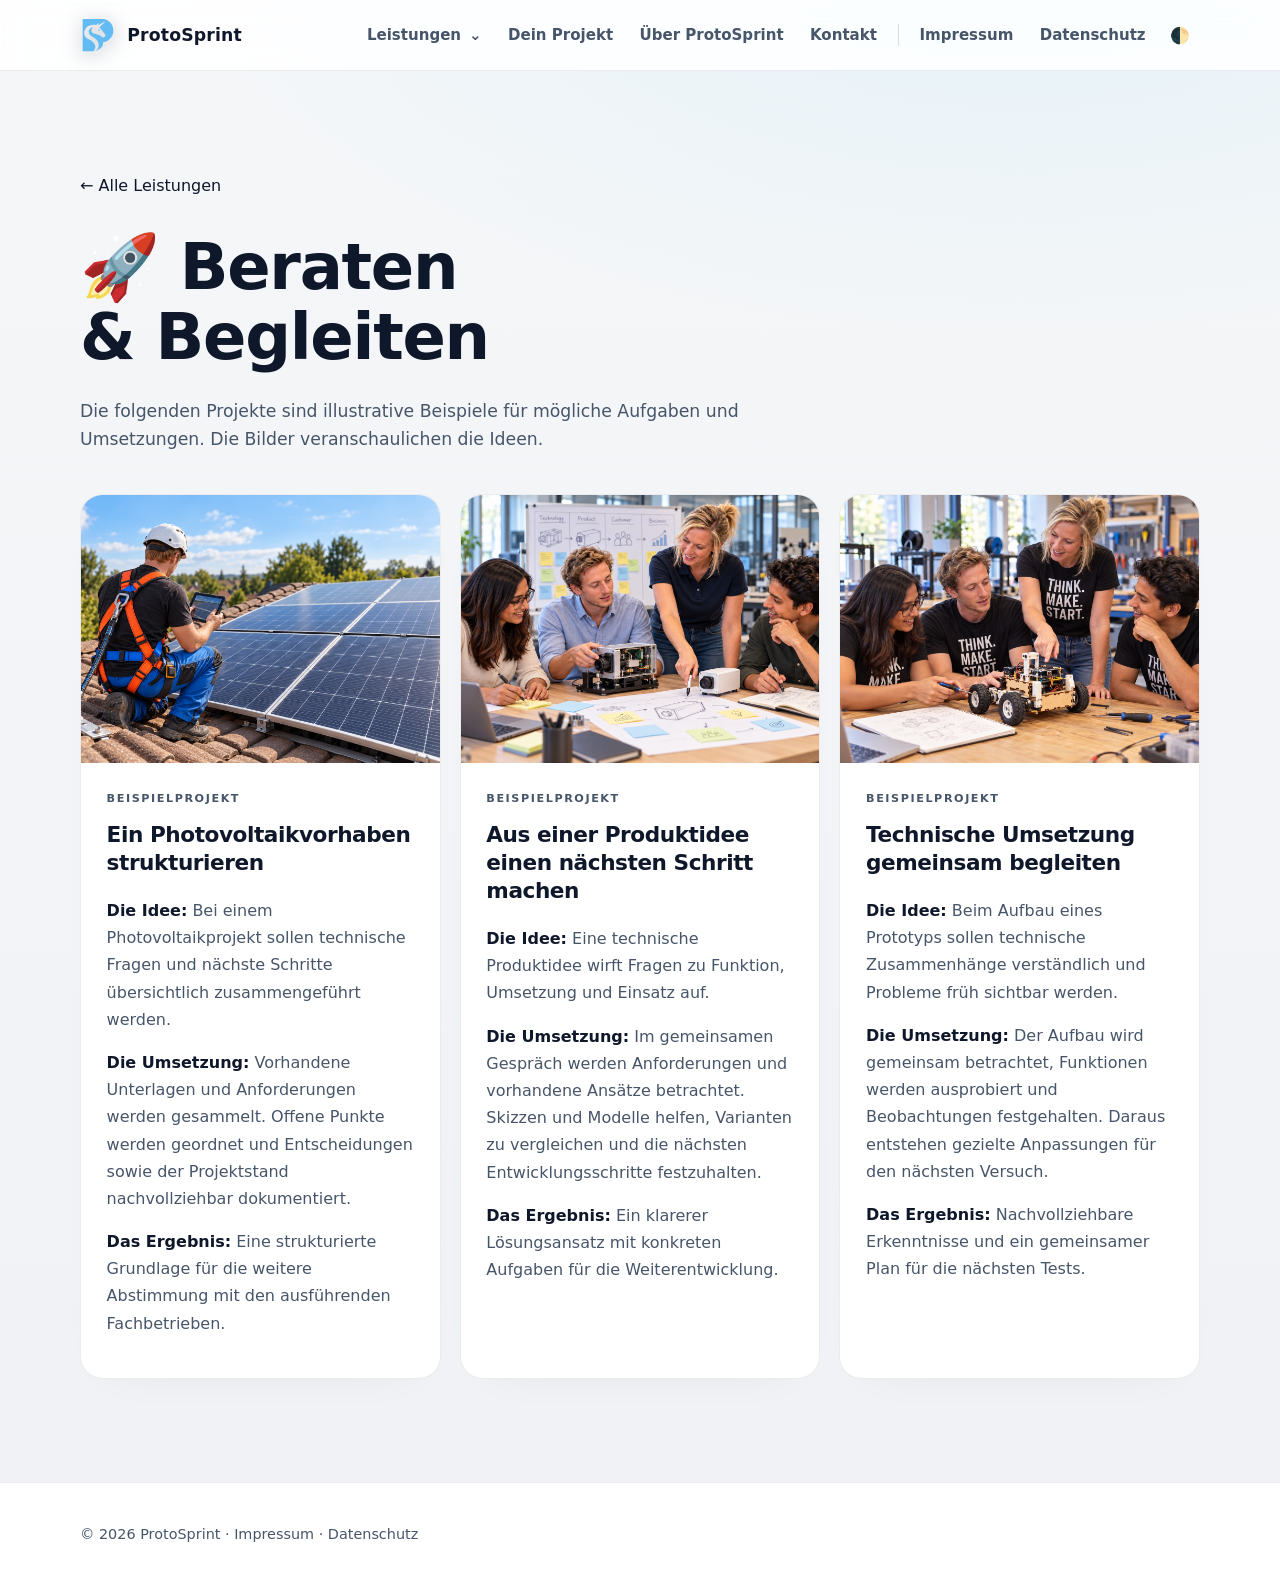
==== commit be70d33d: "Simplify category pages and place project images above descriptions" ====
--- a/bauen-begleiten.html
+++ b/bauen-begleiten.html
@@ -77,68 +77,45 @@
 
 
   <main id="main">
-    <section class="section service-detail-hero">
-      <div class="container">
-        <a class="service-back" href="index.html#leistungen">← Alle Leistungen</a>
-        <div class="service-detail-intro">
-          <div>
-            <p class="eyebrow">Beraten &amp; Begleiten</p>
-            <h1>Technische Projekte mit Überblick.</h1>
-            <p class="lead">Bei Bau-, Sanierungs- und Photovoltaikprojekten hilft ein strukturierter Blick auf die technischen Fragen. ProtoSprint unterstützt mit technischer Projektbegleitung und Dokumentation.</p>
-            <a class="btn primary" href="index.html#kontakt">Projekt besprechen <span aria-hidden="true">↗</span></a>
-          </div>
-        </div>
-      </div>
-    </section>
     <!-- Beispielprojekte: Texte und Bilder können hier je Kachel ausgetauscht werden. -->
     <section class="section alt" aria-labelledby="project-examples-title">
       <div class="container">
+        <a class="service-back" href="index.html#leistungen">← Alle Leistungen</a>
         <div class="section-intro">
-          <p class="eyebrow">Von der Idee zur Umsetzung</p>
-          <h2 id="project-examples-title">So kann ein Projekt aussehen.</h2>
+          <h1 id="project-examples-title">🚀 Beraten &amp; Begleiten</h1>
           <p>Die folgenden Projekte sind illustrative Beispiele für mögliche Aufgaben und Umsetzungen. Die Bilder veranschaulichen die Ideen.</p>
         </div>
         <div class="cards service-detail-cards">
         <article class="card project-story">
+          <figure><img src="assets/projekt-photovoltaik.png" alt="Photovoltaikanlage auf einem Hausdach" loading="lazy" decoding="async"></figure>
           <div class="project-story-copy">
             <p class="eyebrow">Beispielprojekt</p>
-            <h3>Ein Photovoltaikvorhaben strukturieren</h3>
-            <p><strong>Die Aufgabe:</strong> Bei einem Photovoltaikprojekt sollen technische Fragen und nächste Schritte übersichtlich zusammengeführt werden.</p>
+            <h2>Ein Photovoltaikvorhaben strukturieren</h2>
+            <p><strong>Die Idee:</strong> Bei einem Photovoltaikprojekt sollen technische Fragen und nächste Schritte übersichtlich zusammengeführt werden.</p>
             <p><strong>Die Umsetzung:</strong> Vorhandene Unterlagen und Anforderungen werden gesammelt. Offene Punkte werden geordnet und Entscheidungen sowie der Projektstand nachvollziehbar dokumentiert.</p>
             <p><strong>Das Ergebnis:</strong> Eine strukturierte Grundlage für die weitere Abstimmung mit den ausführenden Fachbetrieben.</p>
           </div>
-          <figure><img src="assets/projekt-photovoltaik.png" alt="Photovoltaikanlage auf einem Hausdach" loading="lazy" decoding="async"></figure>
         </article>
         <article class="card project-story">
+          <figure><img src="assets/Beraten.png" alt="Gemeinsame technische Beratung und Projektplanung" loading="lazy" decoding="async"></figure>
           <div class="project-story-copy">
             <p class="eyebrow">Beispielprojekt</p>
-            <h3>Aus einer Produktidee einen nächsten Schritt machen</h3>
-            <p><strong>Die Aufgabe:</strong> Eine technische Produktidee wirft Fragen zu Funktion, Umsetzung und Einsatz auf.</p>
+            <h2>Aus einer Produktidee einen nächsten Schritt machen</h2>
+            <p><strong>Die Idee:</strong> Eine technische Produktidee wirft Fragen zu Funktion, Umsetzung und Einsatz auf.</p>
             <p><strong>Die Umsetzung:</strong> Im gemeinsamen Gespräch werden Anforderungen und vorhandene Ansätze betrachtet. Skizzen und Modelle helfen, Varianten zu vergleichen und die nächsten Entwicklungsschritte festzuhalten.</p>
             <p><strong>Das Ergebnis:</strong> Ein klarerer Lösungsansatz mit konkreten Aufgaben für die Weiterentwicklung.</p>
           </div>
-          <figure><img src="assets/Beraten.png" alt="Gemeinsame technische Beratung und Projektplanung" loading="lazy" decoding="async"></figure>
         </article>
         <article class="card project-story">
+          <figure><img src="assets/Hands-on-Coaching.jpg" alt="Gemeinsame technische Arbeit an einem Prototyp" loading="lazy" decoding="async"></figure>
           <div class="project-story-copy">
             <p class="eyebrow">Beispielprojekt</p>
-            <h3>Technische Umsetzung gemeinsam begleiten</h3>
-            <p><strong>Die Aufgabe:</strong> Beim Aufbau eines Prototyps sollen technische Zusammenhänge verständlich und Probleme früh sichtbar werden.</p>
+            <h2>Technische Umsetzung gemeinsam begleiten</h2>
+            <p><strong>Die Idee:</strong> Beim Aufbau eines Prototyps sollen technische Zusammenhänge verständlich und Probleme früh sichtbar werden.</p>
             <p><strong>Die Umsetzung:</strong> Der Aufbau wird gemeinsam betrachtet, Funktionen werden ausprobiert und Beobachtungen festgehalten. Daraus entstehen gezielte Anpassungen für den nächsten Versuch.</p>
             <p><strong>Das Ergebnis:</strong> Nachvollziehbare Erkenntnisse und ein gemeinsamer Plan für die nächsten Tests.</p>
           </div>
-          <figure><img src="assets/Hands-on-Coaching.jpg" alt="Gemeinsame technische Arbeit an einem Prototyp" loading="lazy" decoding="async"></figure>
         </article>
-        </div>
-      </div>
-    </section>
-    <section class="section">
-      <div class="container">
-        <h2>Dein Vorhaben beginnt mit einem Gespräch.</h2>
-        <p>Erzähl uns, was du vorhast. Hilfreich sind erste Ideen, vorhandene Skizzen oder Bilder und dein gewünschter Zeitrahmen. Gemeinsam klären wir die Möglichkeiten und nächsten Schritte.</p>
-        <div class="actions">
-          <a class="btn primary" href="index.html#kontakt">Anfrage starten</a>
-          <a class="btn ghost" href="index.html#leistungen">Weitere Leistungen</a>
         </div>
       </div>
     </section>
--- a/assets/styles.css
+++ b/assets/styles.css
@@ -1638,9 +1638,8 @@
   .services-dropdown summary { padding: .75rem .8rem; justify-content: space-between; }
 }
 
-/* Detailseiten: Einleitung oben, je ein Projekt mit Bild in den Kacheln. */
-.service-detail-intro { max-width: 850px; }
-.service-detail-intro h1 {
+/* Detailseiten: Kategorie und drei Projektkacheln mit Bild oben. */
+#project-examples-title {
   font-size: clamp(2.2rem, 5vw, 4rem);
   line-height: 1.1;
   text-wrap: balance;
@@ -1650,8 +1649,8 @@
 .project-story { display: flex; flex-direction: column; padding: 0; overflow: hidden; }
 .project-story-copy { padding: 1.6rem; }
 .project-story-copy .eyebrow { font-size: .7rem; }
-.project-story h3 { font-size: 1.35rem; line-height: 1.3; margin: 0 0 1.25rem; }
+.project-story h2 { font-size: 1.35rem; line-height: 1.3; margin: 0 0 1.25rem; }
 .project-story p { line-height: 1.7; }
 .project-story strong { color: var(--text); }
-.project-story figure { margin: auto 0 0; }
+.project-story figure { margin: 0; }
 .project-story img { display: block; width: 100%; aspect-ratio: 4 / 3; object-fit: cover; }
